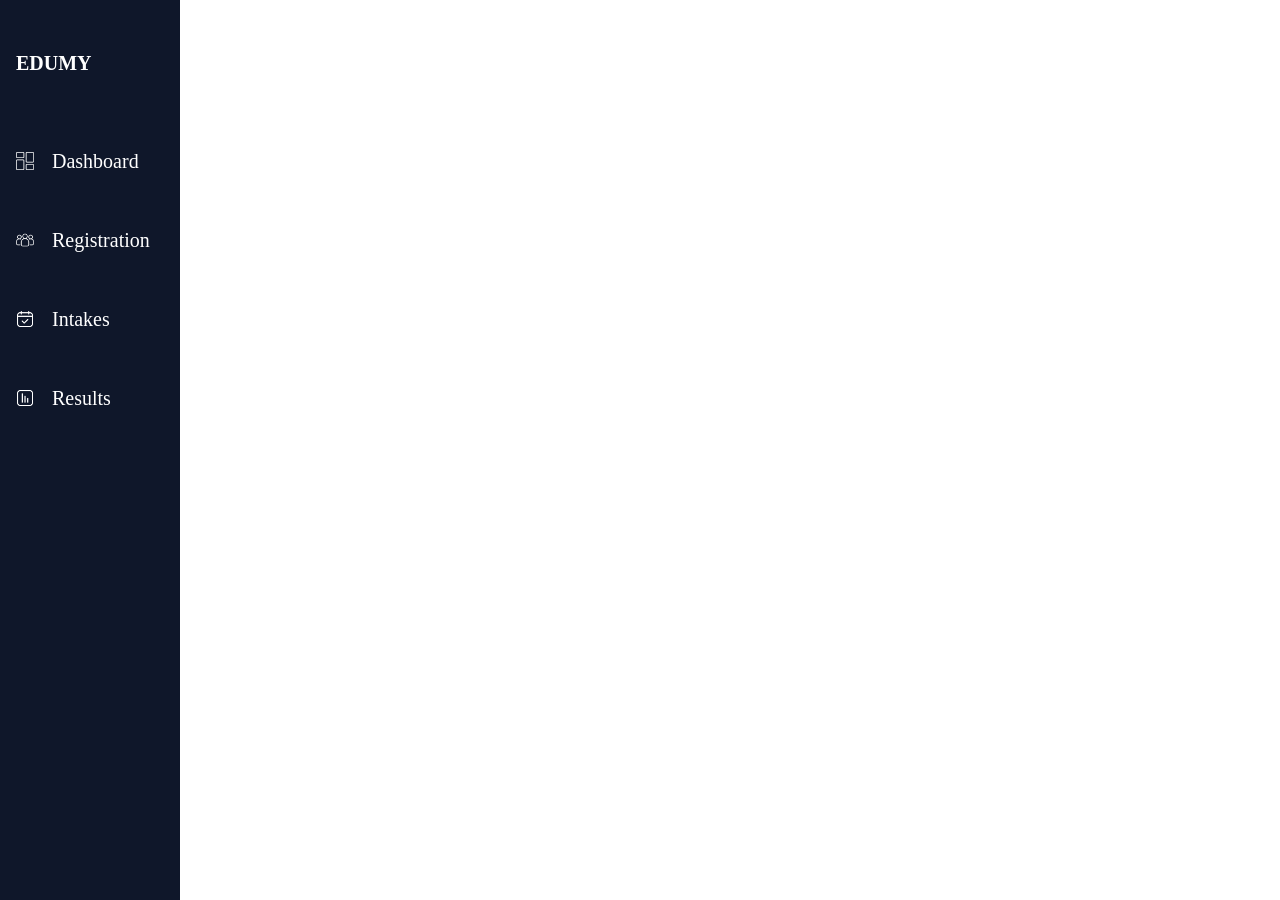
==== intake.html @ a66efe80 "added files" ====
<!DOCTYPE html>
<html lang="en">
<head>
    <meta charset="UTF-8">
    <meta name="viewport" content="width=device-width, initial-scale=1.0">
    <title>Document</title>
</head>
<body>
    <div id="sideNav"></div>




    <script>
        fetch('sideBar.html')
            .then(response => response.text())
            .then(data => {
                document.getElementById('sideNav').innerHTML = data;
            });
     </script>
</body>
</html>
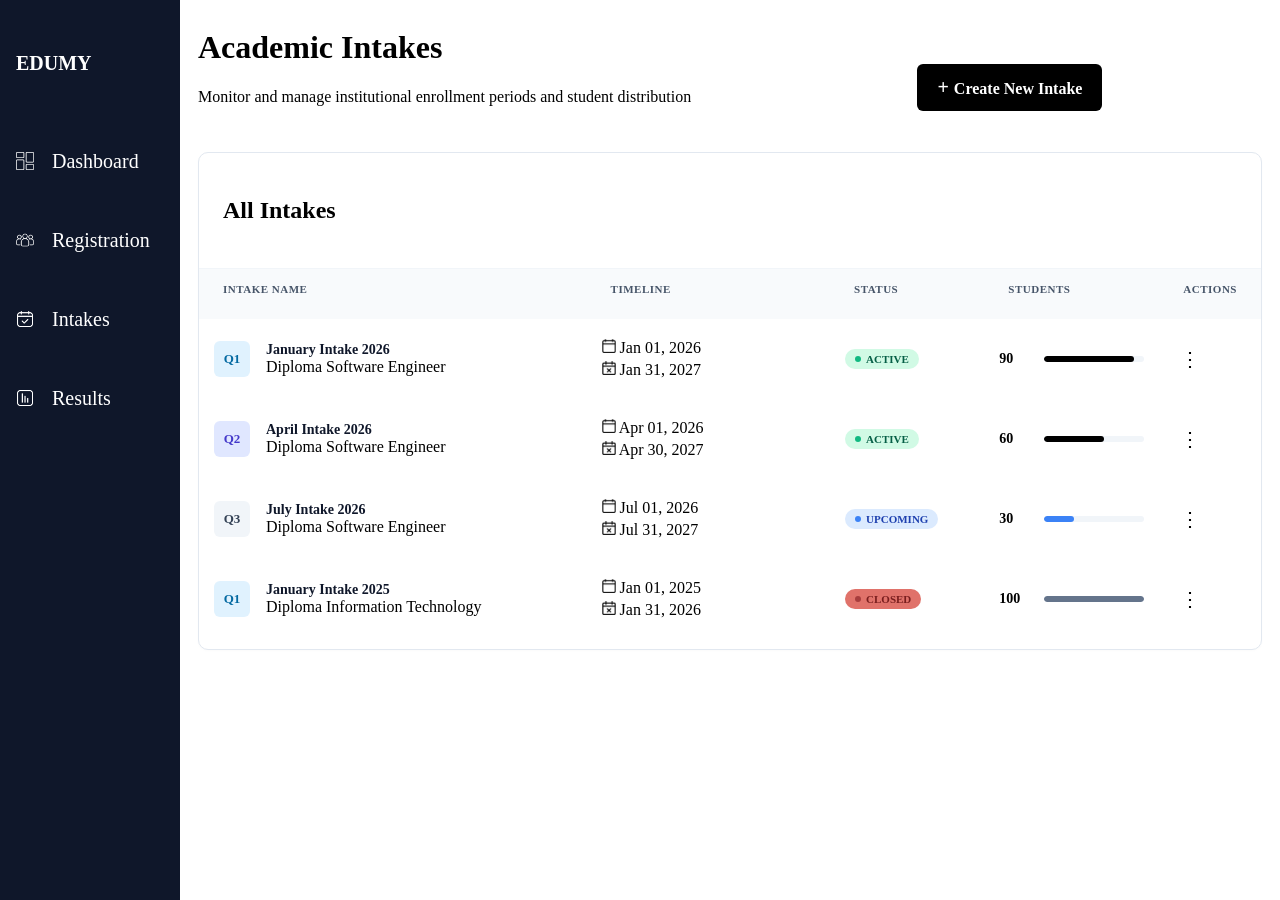
==== commit a3f13f41: "added new" ====
--- a/intake.html
+++ b/intake.html
@@ -4,11 +4,287 @@
     <meta charset="UTF-8">
     <meta name="viewport" content="width=device-width, initial-scale=1.0">
     <title>Document</title>
+    <link rel="stylesheet" href="intake.css">
+    <link rel="stylesheet" href="intake-form.css">
 </head>
 <body>
     <div id="sideNav"></div>
 
-
+    <div class="main">
+
+        <div class="header">
+            <div class="header-text">
+                <h1>Academic Intakes</h1>
+                <p>Monitor and manage institutional enrollment periods and student distribution</p>
+            </div>
+            <a href="#intake-modal" class="btn-create">
+                <span class="plus-icon">+ </span>Create New Intake
+            </a>
+
+            <div id="intake-modal" class="modal-overlay">
+                <div class="modal-content">
+                    <div class="modal-header">
+                        <h2>Create New Intake</h2>
+                        <a href="#" class="close-x">&times;</a>
+                    </div>
+                    <form class="modal-form">
+
+                        <div class="form-group">
+                            <label>Intake Name</label>
+                            <input type="text" placeholder="e.g., May-26">
+                        </div>
+
+                        <div class="form-group">
+                            <label>Academic Year</label>
+                            <select>
+                                <option>2026</option>
+                                <option>2027</option>
+                            </select>
+                        </div>
+
+                        <div class="form-row">
+                            <div class="form-group">
+                                <label>Start Date</label>
+                                <input type="date" >
+                            </div>
+                            <div class="form-group">
+                                <label>End Date</label>
+                                <input type="date" >
+                            </div>
+                        </div>
+                        
+                    </form>
+
+                    <div class="modal-footer">
+                        <a href="#" class="cancel-btn">Cancel</a>
+                        <button type="submit">Create Intake</button>
+                    </div>
+                
+                </div>
+
+                
+            </div>
+
+
+
+
+
+
+
+
+
+
+
+
+
+
+
+
+
+
+
+
+
+
+            
+        </div>
+
+        <div class="intake">
+
+            <div class="table-head">
+                <h2>All Intakes</h2>
+            </div>
+            <div class="table-intake">
+                <table>
+                    <thead>
+                        <tr>
+                            <th style="width: 40%;">Intake Name</th>
+                            <th style="width: 25%;">Timeline</th>
+                            <th style="width: 15%;">Status</th>
+                            <th style="width: 15%;">Students</th>
+                            <th style="width: 5%;">Actions</th>
+                        </tr>
+                    </thead>
+
+                    <tbody>
+                        <tr>
+                            <td>
+                                <div class="intake-cell">
+                                    <div class="q1">Q1</div>  
+                                    <div>
+                                        <div class="intake-tittle">January Intake 2026</div>
+                                        <div class="Intake-program">Diploma Software Engineer</div>
+                                    </div>                                  
+                                    
+                                </div>
+                            
+                            </td>
+
+                            <td>
+                               <div class="timeline">
+                                    <div class="cal">
+                                        <img src="icon/calendar.png" alt=""><span> Jan 01, 2026</span>
+                                    </div>
+                                    <div class="cal">
+                                        <img src="icon/calendarX.png" alt=""><span> Jan 31, 2027</span>
+                                    </div>                                    
+                               </div> 
+                            </td>
+
+                            <td>
+                                <span class="status active">Active</span>
+                            </td>
+
+                            <td>
+                                <div class="student-cell">
+                                    <span class="count-num">90</span>
+                                    <div class="progress-bar"><div class="progress fill-active" style="width: 90%;"></div></div>
+                                </div>
+                            </td>
+
+                            <td>
+                                <button class="btn-more">&#8942;</button>
+                            </td>
+                        </tr>
+
+
+
+
+
+
+                        <tr>
+                            <td>
+                                <div class="intake-cell">
+                                    <div class="q2">Q2</div>  
+                                    <div>
+                                        <div class="intake-tittle">April Intake 2026</div>
+                                        <div class="Intake-program">Diploma Software Engineer</div>
+                                    </div>                                  
+                                    
+                                </div>
+                            
+                            </td>
+
+                            <td>
+                               <div class="timeline">
+                                    <div class="cal">
+                                        <img src="icon/calendar.png" alt=""><span> Apr 01, 2026</span>
+                                    </div>
+                                    <div class="cal">
+                                        <img src="icon/calendarX.png" alt=""><span> Apr 30, 2027</span>
+                                    </div>                                    
+                               </div> 
+                            </td>
+
+                            <td>
+                                <span class="status active">Active</span>
+                            </td>
+
+                            <td>
+                                <div class="student-cell">
+                                    <span class="count-num">60</span>
+                                    <div class="progress-bar"><div class="progress fill-active" style="width: 60%;"></div></div>
+                                </div>
+                            </td>
+
+                            <td>
+                                <button class="btn-more">&#8942;</button>
+                            </td>
+                        </tr>
+
+
+                        <tr>
+                            <td>
+                                <div class="intake-cell">
+                                    <div class="q3">Q3</div>  
+                                    <div>
+                                        <div class="intake-tittle">July Intake 2026</div>
+                                        <div class="Intake-program">Diploma Software Engineer</div>
+                                    </div>                                  
+                                    
+                                </div>
+                            
+                            </td>
+
+                            <td>
+                               <div class="timeline">
+                                    <div class="cal">
+                                        <img src="icon/calendar.png" alt=""><span> Jul 01, 2026</span>
+                                    </div>
+                                    <div class="cal">
+                                        <img src="icon/calendarX.png" alt=""><span> Jul 31, 2027</span>
+                                    </div>                                    
+                               </div> 
+                            </td>
+
+                            <td>
+                                <span class="status upcoming">Upcoming</span>
+                            </td>
+
+                            <td>
+                                <div class="student-cell">
+                                    <span class="count-num">30</span>
+                                    <div class="progress-bar"><div class="progress fill-upcoming" style="width: 30%;"></div></div>
+                                </div>
+                            </td>
+
+                            <td>
+                                <button class="btn-more">&#8942;</button>
+                            </td>
+                        </tr>
+
+
+
+                        <tr>
+                            <td>
+                                <div class="intake-cell">
+                                    <div class="q1">Q1</div>  
+                                    <div>
+                                        <div class="intake-tittle">January Intake 2025</div>
+                                        <div class="Intake-program">Diploma Information Technology</div>
+                                    </div>                                  
+                                    
+                                </div>
+                            
+                            </td>
+
+                            <td>
+                               <div class="timeline">
+                                    <div class="cal">
+                                        <img src="icon/calendar.png" alt=""><span> Jan 01, 2025</span>
+                                    </div>
+                                    <div class="cal">
+                                        <img src="icon/calendarX.png" alt=""><span> Jan 31, 2026</span>
+                                    </div>                                    
+                               </div> 
+                            </td>
+
+                            <td>
+                                <span class="status close">Closed</span>
+                            </td>
+
+                            <td>
+                                <div class="student-cell">
+                                    <span class="count-num">100</span>
+                                    <div class="progress-bar"><div class="progress fill-closed" style="width: 100%;"></div></div>
+                                </div>
+                            </td>
+
+                            <td>
+                                <button class="btn-more">&#8942;</button>
+                            </td>
+                        </tr>
+                    </tbody>
+                </table>
+                
+            </div>
+        </div>
+
+
+
+
+    </div>
+    
 
 
     <script>
@@ -19,4 +295,4 @@
             });
      </script>
 </body>
-</html>+</html>
--- a/intake.css
+++ b/intake.css
@@ -0,0 +1,267 @@
+
+.main {
+  margin-left: 180px; /* Same as the width of the sidebar */
+  padding: 0px 10px;
+  color: black;
+}
+
+.header{
+    display: flex;
+    justify-content: space-between;
+    align-items: center;
+    padding-right: 15%;
+}
+
+.btn-create{
+    text-decoration: none;
+    background-color: black;
+    color: white;
+    padding: 12px 20px;
+    border-radius: 6px;
+    font-size: 16px;
+    font-weight: 700;
+    align-items: center;
+    text-align: center;
+    margin-top: 5%;
+}
+
+.btn-create:hover{
+    background-color: #1e293b;
+}
+
+.plus-icon{
+    font-size: 20px;
+    font-weight: bolder;
+}
+
+.intake{
+    margin-top: 30px;
+    background-color: white;
+    border: 1px solid #e2e8f0;
+    border-radius: 10px;
+    box-shadow: 0 1px 3px rgba(0, 0, 0 , 0.02);
+}
+
+.table-head{
+    padding: 24px;
+    border-bottom: 1px solid #f1f5f9;
+}
+
+.table-intake{    
+    width: 100%;
+    border-collapse: collapse;
+    text-align: left;
+    overflow-x: auto;
+}
+
+.table-intake th{
+    background-color: #f8fafc;
+    color: #475569;
+    font-size: 11px;
+    font-weight: 700;
+    text-transform: uppercase;
+    letter-spacing: 0.5px;
+    padding: 14px 24px;
+    border-bottom: 1px solid #e2e8f0;
+}
+
+
+/* table {
+  border-collapse: separate;
+  border-spacing: 0 30px; 
+  border-bottom: 1px solid #f1f5f9; 
+} */
+
+table {
+  border-collapse: collapse; 
+}
+
+
+tbody tr td {
+  padding: 10px 15px; 
+  border-top: 20px solid transparent; 
+  border-bottom: 20px solid transparent; 
+  background-clip: padding-box; 
+}
+
+
+thead th {
+  padding: 5px 15px; 
+}
+
+
+
+.intake-cell{
+    display: flex;
+    align-items: center;
+    gap: 16px;
+}
+
+.intake-tittle{
+    font-size: 14px;
+    font-weight: 600;
+    color: #0f172a;
+}
+
+.intake-program{
+    font-size: 12px;
+    color: #64748b;
+    margin-top: 2px;
+}
+
+.q1,.q2,.q3{
+    width: 36px;
+    height: 36px;
+    border-radius: 6px;
+    display: flex;
+    justify-content: center;
+    align-items: center;
+    font-size: 13px;
+    font-weight: 700;
+    
+    
+}
+
+.q1{
+    color: #0369a1;
+    background-color: #e0f2fe;
+}
+
+.q2{
+    background-color: #e0e7ff; 
+    color: #4338ca;
+}
+
+.q3{
+    background-color: #f1f5f9; 
+    color: #334155;
+}
+
+.timeline{
+    display: flex;
+    flex-direction: column;
+    gap: 4px;
+}
+
+.timeline > .cal > img{
+    width: 14px; 
+    
+}
+
+.status{
+    font-size: 11px;
+    
+    font-weight: 700;
+    text-transform: uppercase;
+    padding: 4px 10px;
+    display: inline-flex;
+    align-items: center;
+    gap: 5px;
+    border-radius: 20px;
+}
+
+.status::before{
+    content: "";
+    display: inline-block;
+    width: 6px;
+    height: 6px;
+    border-radius: 50%;
+}
+
+.active{
+    background-color: #d1fae5; color: #065f46;
+}
+
+.active::before{
+    background-color: #10b981;
+}
+
+.upcoming{
+    background-color: #dbeafe; 
+    color: #1e40af;
+}
+
+.upcoming::before{
+    background-color: #3b82f6;
+}
+
+.close{
+    background-color: #e0726a; 
+    color: #791e1e;
+}
+
+.close::before{
+    background-color: #a73d3d;;
+}
+
+.student-cell{
+    display: flex;
+    align-items: center;
+    gap: 15px;
+}
+
+.count-num{
+    font-size: 14px;
+    font-weight: 600;    
+    width: 30px;
+}
+
+.progress-bar{
+    width: 100px;
+    height: 6px;
+    background-color: #f1f5f9;
+    border-radius: 10px;
+    overflow: hidden;
+}
+
+.progress{
+    height: 100%;
+    border-radius: 10px;
+}
+
+.fill-closed{
+    background-color: #64748b;
+}
+
+.fill-upcoming{
+    background-color: #3b82f6;
+}
+
+.fill-active{
+    background-color:  #000000;
+}
+
+.btn-more{
+    background: none;
+    border: none;
+    font-size: 20px;
+    cursor: pointer;
+}
+
+.btn-more:hover{
+    color: #334155;
+}
+
+
+
+
+
+
+
+
+
+@media(max-width: 760px){
+    .main{
+        margin-left: 20px;
+    }
+    
+    .header{
+        padding-right: 0px;
+        flex-direction: column;
+    }
+    .btn-create{
+        margin-top: 30px;
+    }
+
+
+}
--- a/intake-form.css
+++ b/intake-form.css
@@ -0,0 +1,107 @@
+.modal-overlay{
+   position: fixed; 
+   top: 0;
+   left: 0;
+   width: 100%;
+   height: 100%;
+   background-color: rgba(15, 23, 42, 0.6);
+   backdrop-filter: blur(4px);
+   display: flex;
+   justify-content: center;
+   align-items: center;
+   z-index: 999;
+
+
+   opacity: 0;
+   pointer-events: none;
+   transition: opacity 0.25s ease;
+}
+
+.modal-overlay:target{
+    opacity: 1;
+    pointer-events: auto;
+}
+
+.modal-content{
+    background-color: #ffffff;
+    width: 550px;
+    max-width: 90%;
+    border-radius: 12px;
+    box-shadow: 0 20px 25px -5px rgba(0, 0, 0, 0.1);
+    overflow: hidden;
+}
+
+.modal-header{
+    display: flex;
+    justify-content: space-between;
+    align-items: center;
+    padding: 20px 24px;
+    background-color: #f8fafc;
+    border-bottom: 1px solid black;
+}
+
+.close-x{
+    font-size: 24px;
+    text-decoration: none;
+    font-weight: bold;
+}
+
+.modal-form{
+    padding: 24px;
+}
+
+.form-group > label{
+    font-size: 12px;
+    font-weight: 700;
+    text-transform: uppercase;
+}
+
+.form-group{
+    display: flex;
+    flex-direction: column;
+    gap: 6px;
+    margin-bottom: 16px;
+    flex: 1;
+}
+
+.form-group > input,
+.form-group > select{
+    padding: 10px 14px;
+    background-color: #f8fafc;
+    border: 1px solid #cbd5e1;
+    border-radius: 6px;
+    
+}
+
+.form-row{
+    display: flex;
+    gap: 16px;
+}
+
+.modal-footer{
+    display: flex;
+    justify-content: flex-end;
+    padding-bottom: 24px;
+    align-items: center;
+    gap: 20px;
+}
+
+.cancel-btn{
+    text-decoration: none;
+    text-transform: uppercase;
+    font-weight: 700;
+    cursor: pointer;    
+}
+
+.modal-footer > button{
+    background-color: black;
+    color: white;
+    text-transform: uppercase;
+    padding: 12px 24px;
+    margin-right: 12px;
+    border-radius: 6px;
+    border: none;
+    font-weight: 700;
+    font-size: 14px;
+    cursor: pointer;
+}
